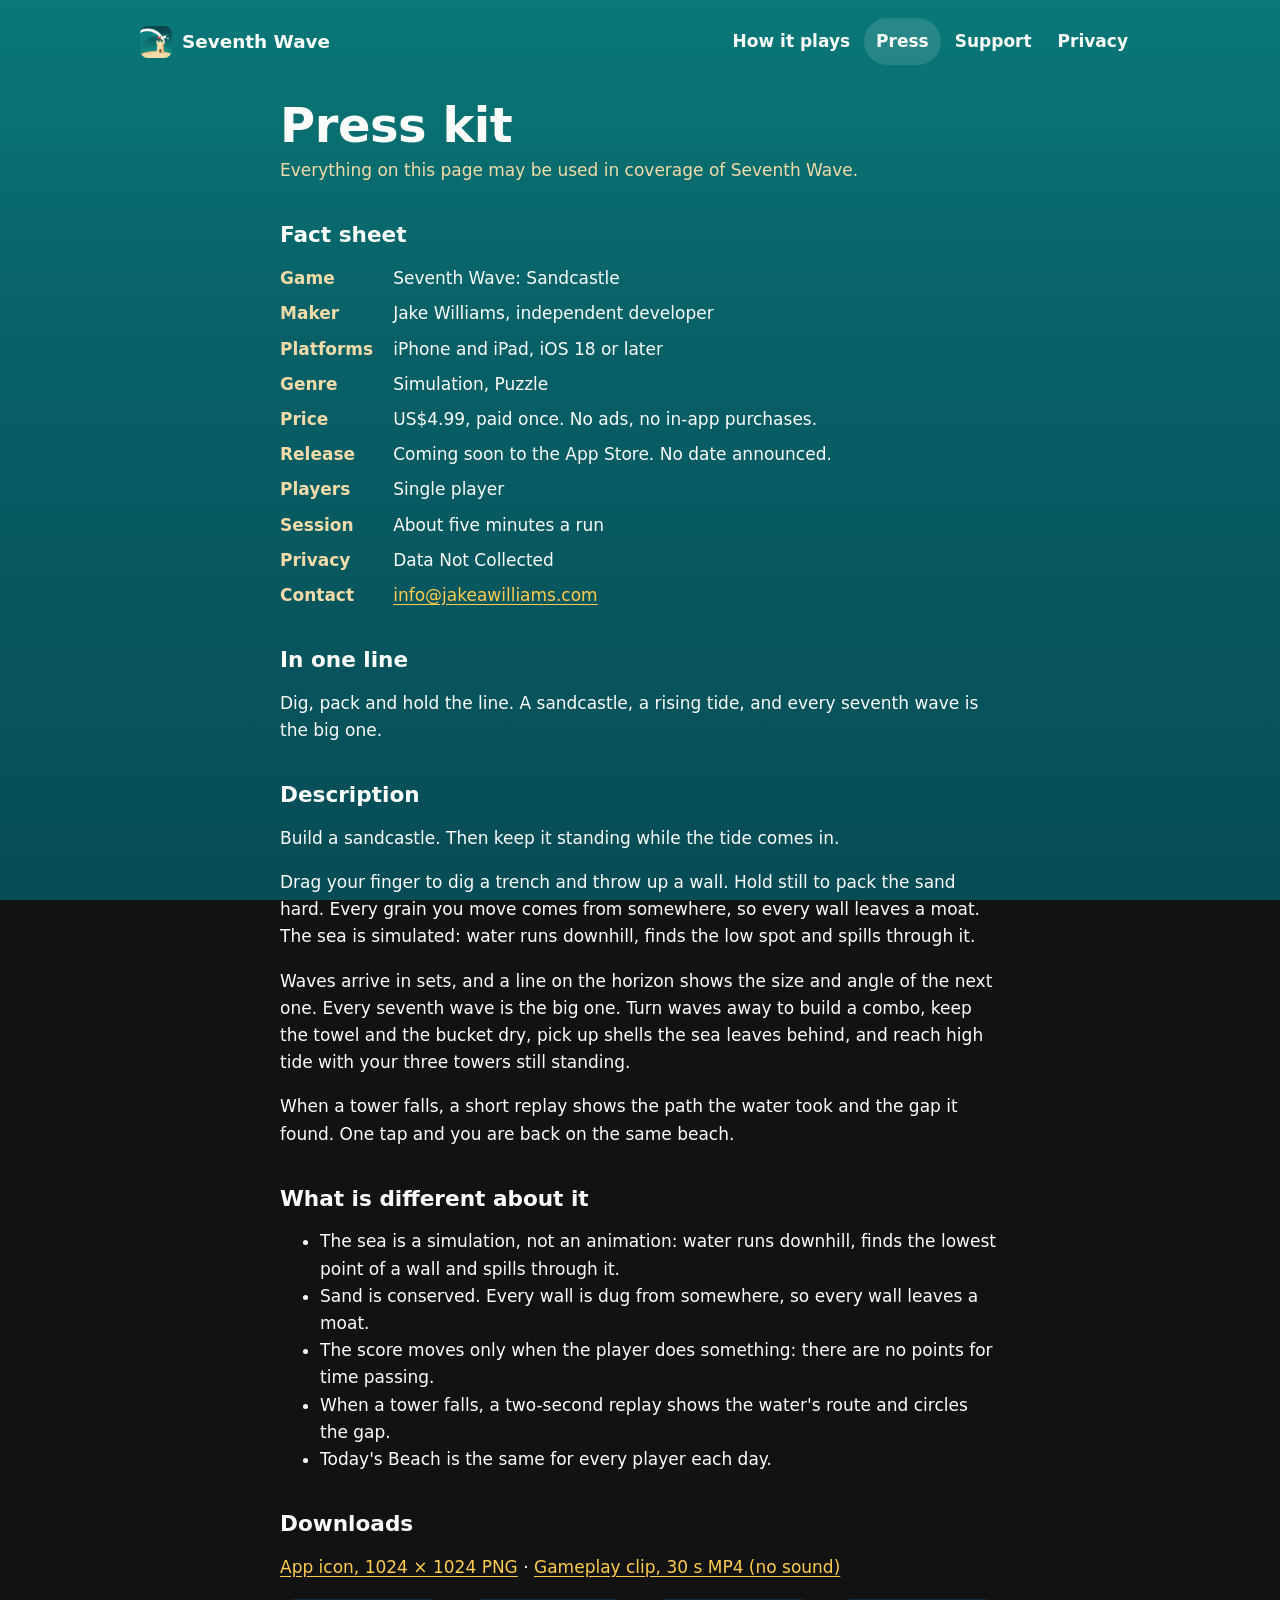
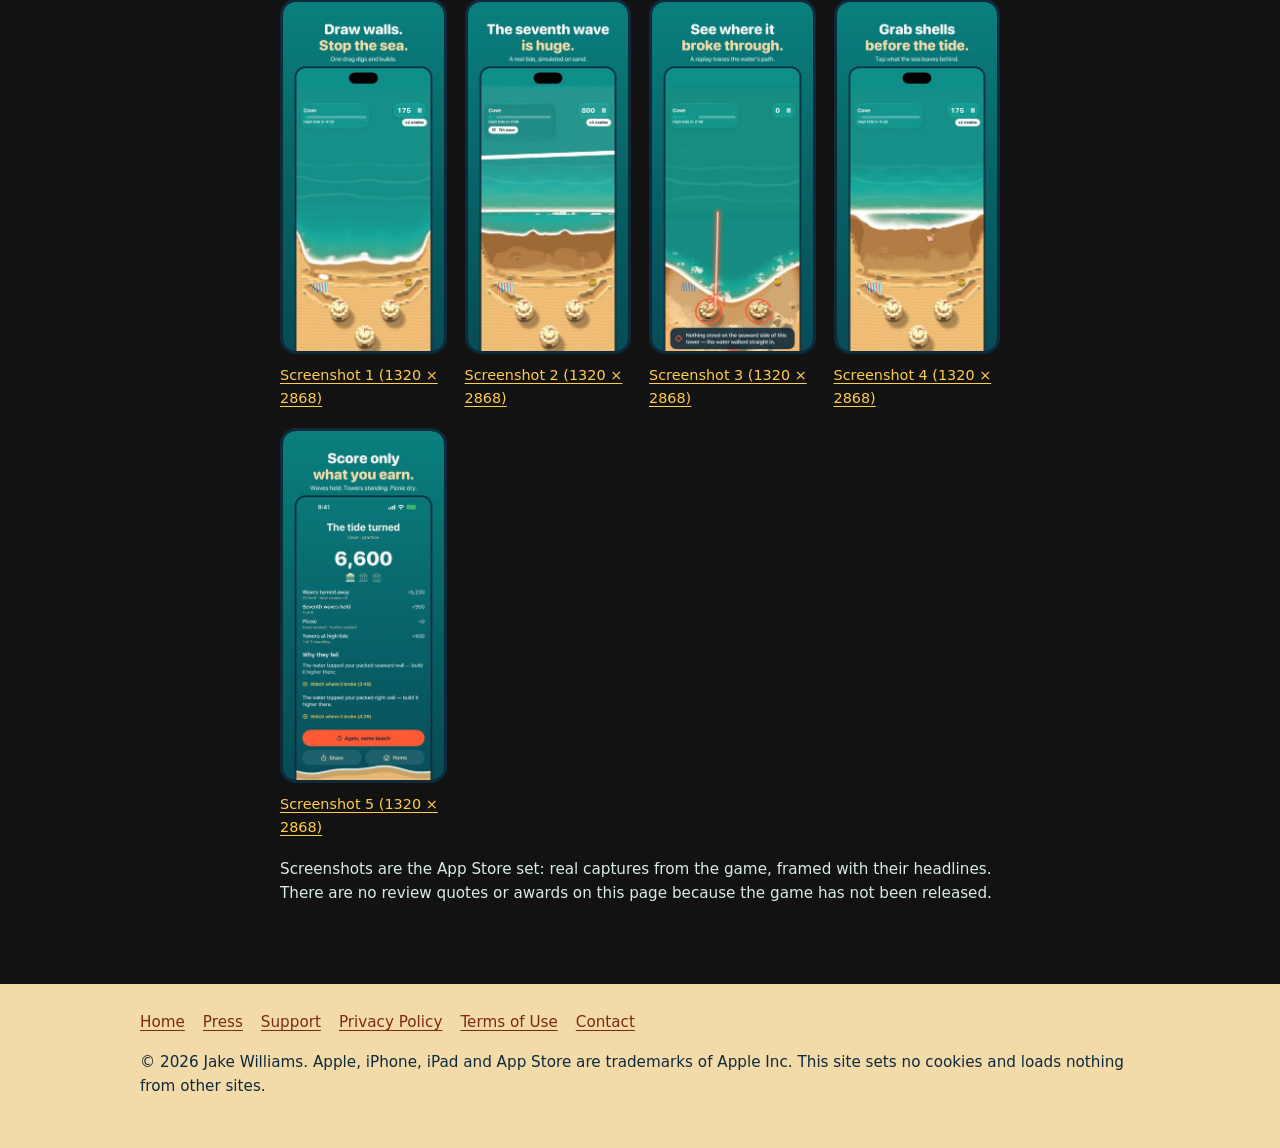
==== press.html @ d27af87b "Press kit, hero gameplay clip, 404, sitemap and robots" ====
<!DOCTYPE html>
<html lang="en">
<head>
<meta charset="UTF-8">
<meta name="viewport" content="width=device-width, initial-scale=1">
<title>Seventh Wave Press Kit</title>
<meta name="description" content="Fact sheet, description, icon, screenshots and a gameplay clip for Seventh Wave, a sandcastle game for iPhone and iPad.">
<meta name="color-scheme" content="dark">
<meta name="theme-color" content="#0a7878">

<link rel="canonical" href="https://jakeintech.github.io/seventh-wave-site/press.html">
<link rel="icon" type="image/png" href="assets/img/favicon.png">
<link rel="apple-touch-icon" href="assets/img/apple-touch-icon.png">
<meta property="og:type" content="website">
<meta property="og:site_name" content="Seventh Wave">
<meta property="og:title" content="Seventh Wave Press Kit">
<meta property="og:description" content="Fact sheet, description, icon, screenshots and a gameplay clip for Seventh Wave, a sandcastle game for iPhone and iPad.">
<meta property="og:url" content="https://jakeintech.github.io/seventh-wave-site/press.html">
<meta property="og:image" content="https://jakeintech.github.io/seventh-wave-site/assets/img/og.png">
<meta property="og:image:width" content="1200">
<meta property="og:image:height" content="630">
<meta property="og:image:alt" content="Seventh Wave. Dig walls. Hold back the sea.">
<meta name="twitter:card" content="summary_large_image">
<link rel="stylesheet" href="assets/site.css">
</head>
<body>
<a class="skip" href="#main">Skip to content</a>
<header class="wrap site-head">
  <a class="brand" href="./" aria-label="Seventh Wave home"><img src="assets/img/icon-192.png" alt="" width="32" height="32">Seventh Wave</a>
  <nav class="site-nav" aria-label="Site">
    <a href="./#how">How it plays</a>
    <a href="press.html" aria-current="page">Press</a>
    <a href="support.html">Support</a>
    <a href="privacy-policy.html">Privacy</a>
  </nav>
</header>
<main id="main" class="doc">
<h1>Press kit</h1>
<p class="updated">Everything on this page may be used in coverage of Seventh Wave.</p>
<h2>Fact sheet</h2>
<dl class="facts2">
<dt>Game</dt><dd>Seventh Wave: Sandcastle</dd>
<dt>Maker</dt><dd>Jake Williams, independent developer</dd>
<dt>Platforms</dt><dd>iPhone and iPad, iOS 18 or later</dd>
<dt>Genre</dt><dd>Simulation, Puzzle</dd>
<dt>Price</dt><dd>US$4.99, paid once. No ads, no in-app purchases.</dd>
<dt>Release</dt><dd>Coming soon to the App Store. No date announced.</dd>
<dt>Players</dt><dd>Single player</dd>
<dt>Session</dt><dd>About five minutes a run</dd>
<dt>Privacy</dt><dd>Data Not Collected</dd>
<dt>Contact</dt><dd><a href="mailto:info@jakeawilliams.com">info@jakeawilliams.com</a></dd>
</dl>
<h2>In one line</h2>
<p>Dig, pack and hold the line. A sandcastle, a rising tide, and every seventh wave is the big one.</p>
<h2>Description</h2>
<p>Build a sandcastle. Then keep it standing while the tide comes in.</p><p>Drag your finger to dig a trench and throw up a wall. Hold still to pack the sand hard. Every grain you move comes from somewhere, so every wall leaves a moat. The sea is simulated: water runs downhill, finds the low spot and spills through it.</p><p>Waves arrive in sets, and a line on the horizon shows the size and angle of the next one. Every seventh wave is the big one. Turn waves away to build a combo, keep the towel and the bucket dry, pick up shells the sea leaves behind, and reach high tide with your three towers still standing.</p><p>When a tower falls, a short replay shows the path the water took and the gap it found. One tap and you are back on the same beach.</p>
<h2>What is different about it</h2>
<ul>
<li>The sea is a simulation, not an animation: water runs downhill, finds the lowest point of a wall and spills through it.</li>
<li>Sand is conserved. Every wall is dug from somewhere, so every wall leaves a moat.</li>
<li>The score moves only when the player does something: there are no points for time passing.</li>
<li>When a tower falls, a two-second replay shows the water's route and circles the gap.</li>
<li>Today's Beach is the same for every player each day.</li>
</ul>
<h2>Downloads</h2>
<p><a href="assets/press/seventh-wave-icon-1024.png">App icon, 1024 × 1024 PNG</a> · <a href="assets/video/gameplay.mp4">Gameplay clip, 30 s MP4 (no sound)</a></p>
<div class="downloads">
<figure><a href="assets/press/seventh-wave-screenshot-01.jpg"><img src="assets/press/seventh-wave-screenshot-01-thumb.jpg" width="330" height="717" loading="lazy" alt="App Store screenshot 1 of 5."></a><figcaption><a href="assets/press/seventh-wave-screenshot-01.jpg">Screenshot 1 (1320 × 2868)</a></figcaption></figure>
<figure><a href="assets/press/seventh-wave-screenshot-02.jpg"><img src="assets/press/seventh-wave-screenshot-02-thumb.jpg" width="330" height="717" loading="lazy" alt="App Store screenshot 2 of 5."></a><figcaption><a href="assets/press/seventh-wave-screenshot-02.jpg">Screenshot 2 (1320 × 2868)</a></figcaption></figure>
<figure><a href="assets/press/seventh-wave-screenshot-03.jpg"><img src="assets/press/seventh-wave-screenshot-03-thumb.jpg" width="330" height="717" loading="lazy" alt="App Store screenshot 3 of 5."></a><figcaption><a href="assets/press/seventh-wave-screenshot-03.jpg">Screenshot 3 (1320 × 2868)</a></figcaption></figure>
<figure><a href="assets/press/seventh-wave-screenshot-04.jpg"><img src="assets/press/seventh-wave-screenshot-04-thumb.jpg" width="330" height="717" loading="lazy" alt="App Store screenshot 4 of 5."></a><figcaption><a href="assets/press/seventh-wave-screenshot-04.jpg">Screenshot 4 (1320 × 2868)</a></figcaption></figure>
<figure><a href="assets/press/seventh-wave-screenshot-05.jpg"><img src="assets/press/seventh-wave-screenshot-05-thumb.jpg" width="330" height="717" loading="lazy" alt="App Store screenshot 5 of 5."></a><figcaption><a href="assets/press/seventh-wave-screenshot-05.jpg">Screenshot 5 (1320 × 2868)</a></figcaption></figure>
</div>
<p class="fine">Screenshots are the App Store set: real captures from the game, framed with their headlines. There are no review quotes or awards on this page because the game has not been released.</p>
</main>
<footer>
  <div class="wrap">
    <nav aria-label="Footer"><a href="./">Home</a><a href="press.html">Press</a><a href="support.html">Support</a><a href="privacy-policy.html">Privacy Policy</a><a href="terms-of-service.html">Terms of Use</a><a href="mailto:info@jakeawilliams.com">Contact</a></nav>
    <p>&copy; 2026 Jake Williams. Apple, iPhone, iPad and App Store are trademarks of Apple Inc. This site sets no cookies and loads nothing from other sites.</p>
  </div>
</footer>
</body>
</html>
---- assets/site.css ----
:root{--teal:#0a7878;--teal-deep:#074c56;--ink:#0e2a3b;--sand:#f3dba9;--sand-deep:#e9b872;--foam:#fbfdfb;--coral:#ff5a36;--sun:#ffcc4d}
*{box-sizing:border-box}
html{color-scheme:dark;-webkit-text-size-adjust:100%}
@media (prefers-reduced-motion:no-preference){html{scroll-behavior:smooth}}
body{margin:0;font:400 1.0625rem/1.6 ui-rounded,"SF Pro Rounded",system-ui,-apple-system,"Segoe UI",Roboto,sans-serif;color:var(--foam);
  background:linear-gradient(#0a7878,#086066 38%,#074c56) fixed;min-height:100vh}
a{color:var(--sun);text-underline-offset:.18em}
a:focus-visible,summary:focus-visible{outline:3px solid var(--sun);outline-offset:3px;border-radius:6px}
.skip{position:absolute;left:-999px}.skip:focus{left:16px;top:12px;background:var(--ink);padding:10px 14px;border-radius:10px;z-index:9}
.wrap{max-width:1040px;margin:0 auto;padding:0 20px}
.site-head{display:flex;align-items:center;justify-content:space-between;gap:12px;padding-top:18px;padding-bottom:18px}
.brand{display:flex;align-items:center;gap:10px;font-weight:800;font-size:1.15rem;color:var(--foam);text-decoration:none;min-height:44px}
.brand img{border-radius:8px}
.brand{white-space:nowrap}
.site-nav{display:flex;gap:2px}
@media (max-width:480px){.site-nav a{padding:10px 8px;font-size:.92rem}.site-nav a:first-child{display:none}.brand{font-size:1.05rem}}
.site-nav a{color:var(--foam);text-decoration:none;font-weight:600;padding:10px 12px;min-height:44px;display:inline-flex;align-items:center;border-radius:999px}
.site-nav a:hover,.site-nav a[aria-current]{background:rgba(255,255,255,.12)}
h1{font-size:clamp(2.4rem,7vw,4.2rem);line-height:1.02;font-weight:900;letter-spacing:-.01em;margin:.2em 0 .3em}
h1 .line{display:block}h1 .line+.line{color:var(--sand)}
h2{font-size:clamp(1.5rem,3.6vw,2.1rem);font-weight:800;line-height:1.15;margin:2.2em 0 .5em}
h3{font-size:1.15rem;font-weight:800;margin:0 0 .25em}
.tag{font-weight:700;color:var(--sand);margin:0}
.lede{font-size:1.2rem;max-width:34em}
.fine{font-size:.95rem;color:#d7ece9}
.hero-grid{display:grid;gap:28px;align-items:center;padding-top:18px;padding-bottom:8px}
@media (min-width:820px){.hero-grid{grid-template-columns:1.15fr .85fr}}
.hero-icon{border-radius:18px;box-shadow:0 10px 30px rgba(0,0,0,.25)}
.phone{margin:0;justify-self:center;max-width:300px}
.phone img,.phone video{display:block;width:100%;height:auto;border-radius:34px;border:6px solid var(--ink);box-shadow:0 24px 60px rgba(0,0,0,.35)}
figcaption{font-size:.9rem;color:#d7ece9;margin-top:10px;text-align:center}
.cta{display:flex;flex-wrap:wrap;gap:14px;align-items:center;margin:22px 0 12px}
.btn,.soon{display:inline-flex;align-items:center;gap:10px;min-height:52px;padding:0 22px;border-radius:999px;font-weight:800;text-decoration:none}
.btn{background:var(--coral);color:var(--ink)}
.soon{background:rgba(255,255,255,.14);color:var(--foam)}
.shore{height:70px;margin-top:40px;background:
  radial-gradient(120% 90px at 30% 100%,var(--sand-deep) 0 62%,transparent 63%),
  radial-gradient(120% 96px at 70% 100%,var(--sand) 0 58%,transparent 59%),
  radial-gradient(130% 104px at 50% 100%,var(--foam) 0 60%,transparent 61%)}
.sand{background:var(--sand);color:var(--ink);padding:8px 0 56px}
.sand a{color:#7a2a12}
.sand h2{margin-top:1.2em}
.steps{display:grid;gap:18px;padding:0;list-style:none;margin:18px 0 0}
@media (min-width:760px){.steps{grid-template-columns:repeat(3,1fr)}}
.steps li{background:#fff7e6;border-radius:22px;padding:20px}
.steps .n{display:inline-grid;place-items:center;width:36px;height:36px;border-radius:50%;background:var(--teal);color:var(--foam);font-weight:800;margin-bottom:8px}
.shots{display:grid;gap:22px;grid-template-columns:repeat(auto-fit,minmax(200px,1fr));margin-top:22px}
.shots figure{margin:0}
.shots img{display:block;width:100%;height:auto;border-radius:26px;border:5px solid var(--ink)}
.shots figcaption{color:var(--ink)}
.facts{display:grid;gap:10px 28px;grid-template-columns:repeat(auto-fit,minmax(240px,1fr));padding:0;list-style:none}
.facts li{padding:12px 0;border-top:2px solid rgba(14,42,59,.15)}
.doc{max-width:760px;margin:0 auto;padding:8px 20px 64px}
.doc h1{font-size:clamp(2rem,6vw,3rem)}
.doc h2{font-size:1.35rem;margin-top:1.8em}
.updated{color:var(--sand);margin-top:-.4em}
.summary,.contact-card{background:rgba(255,255,255,.1);border-radius:22px;padding:6px 22px 10px;margin:22px 0}
.table-wrap{overflow-x:auto}
table{border-collapse:collapse;width:100%;font-size:.98rem}
th,td{text-align:left;vertical-align:top;padding:12px 12px 12px 0;border-top:1px solid rgba(255,255,255,.22)}
th{color:var(--sand)}
details{border-top:1px solid rgba(255,255,255,.22);padding:4px 0}
summary{cursor:pointer;font-weight:700;padding:12px 0;min-height:44px}
details p{margin:.2em 0 1em}
footer{background:var(--sand);color:var(--ink);padding:26px 0 34px;font-size:.95rem}
.doc+footer,.plain+footer{margin-top:0}
footer a{color:#7a2a12}
footer nav{display:flex;gap:18px;flex-wrap:wrap;margin-bottom:8px}
.downloads{display:grid;gap:18px;grid-template-columns:repeat(auto-fit,minmax(150px,1fr));margin:18px 0}
.downloads figure{margin:0}.downloads img{display:block;width:100%;height:auto;border-radius:16px;border:3px solid var(--ink)}
.downloads figcaption{text-align:left}
dl.facts2{display:grid;grid-template-columns:max-content 1fr;gap:8px 20px}dl.facts2 dt{color:var(--sand);font-weight:700}dl.facts2 dd{margin:0}
.placeholder{background:var(--coral);color:var(--ink);font-weight:800;padding:2px 8px;border-radius:6px}
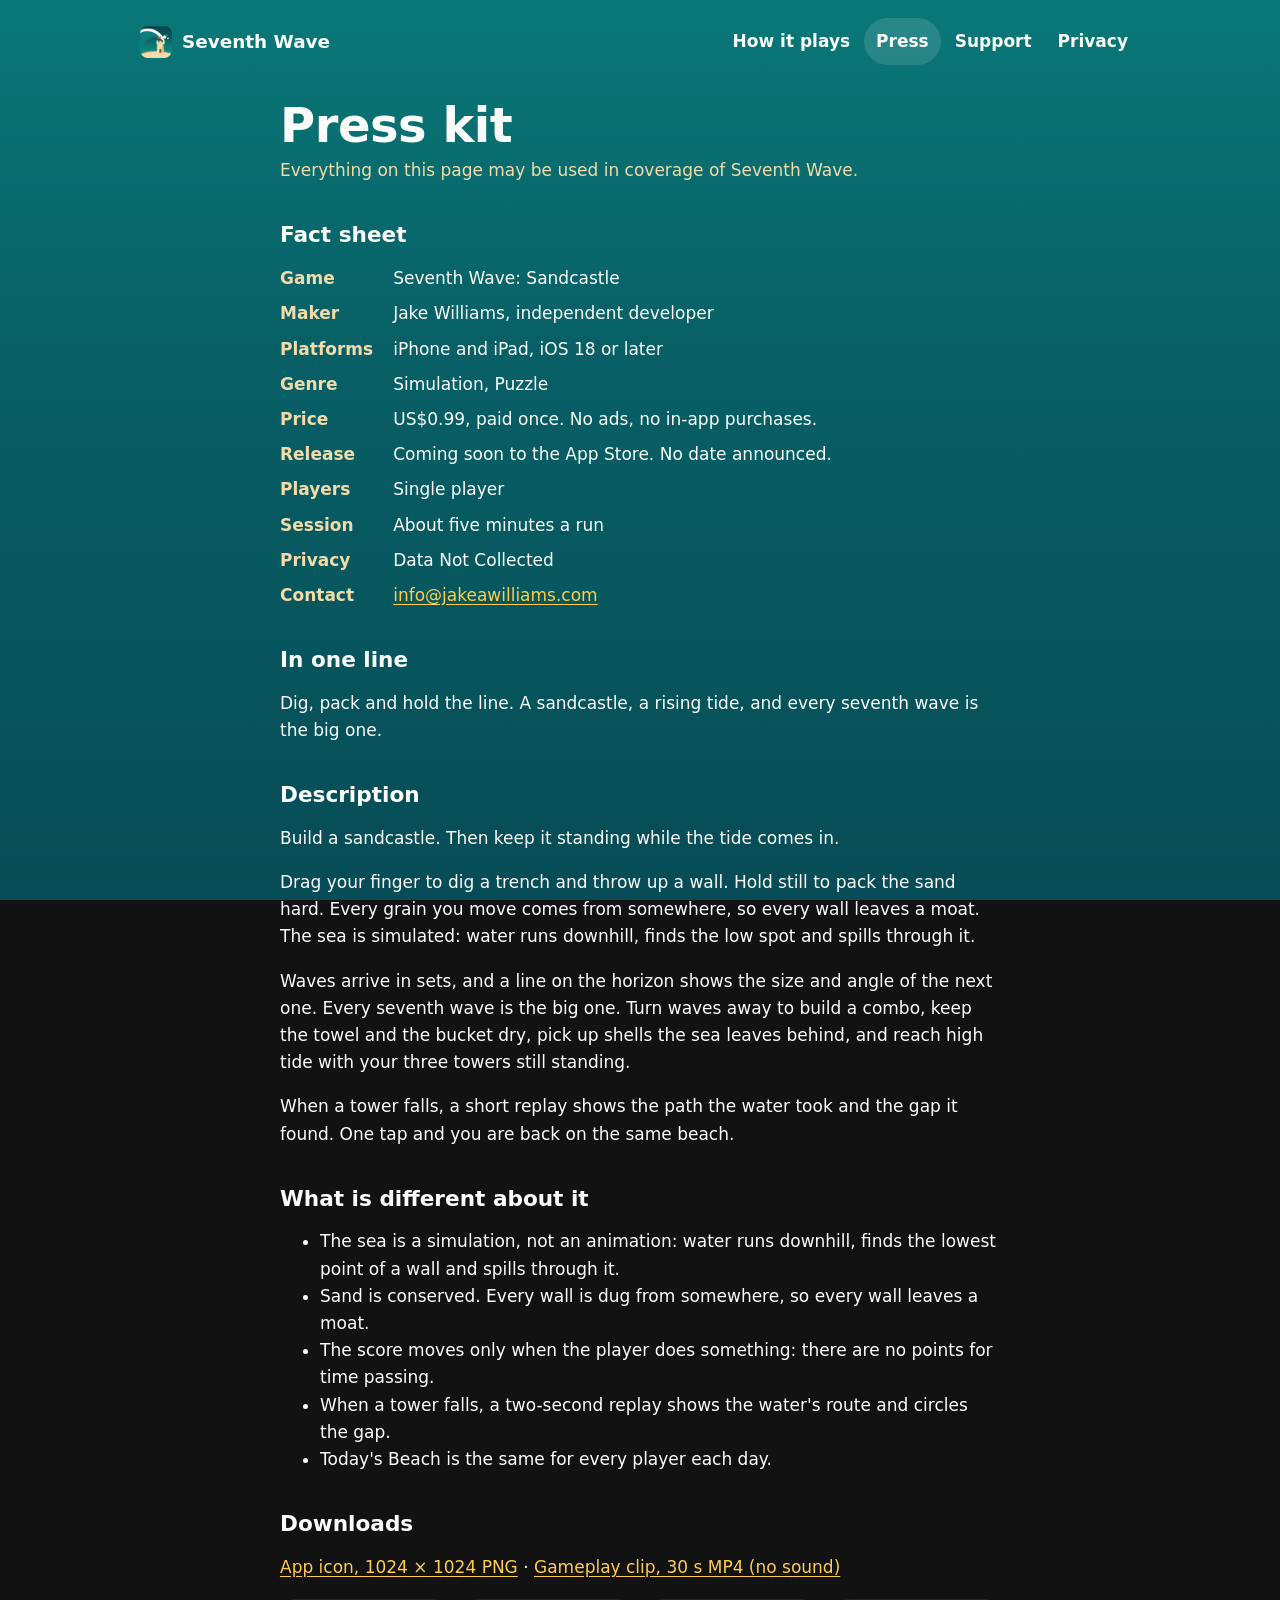
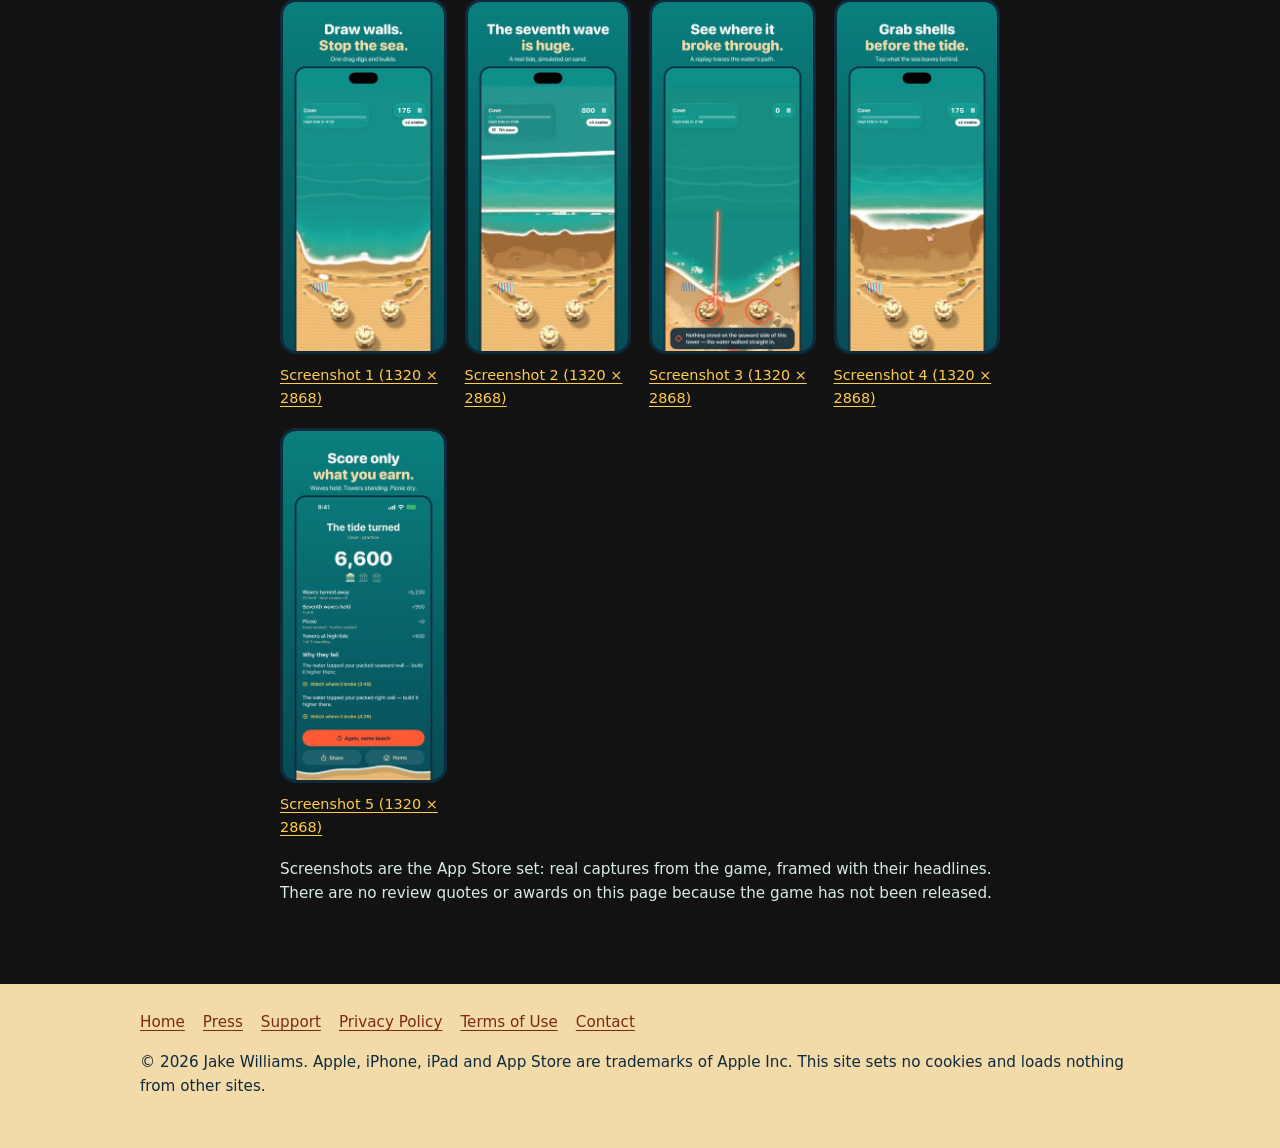
==== commit 182997d5: "Price is US$0.99" ====
--- a/press.html
+++ b/press.html
@@ -43,7 +43,7 @@
 <dt>Maker</dt><dd>Jake Williams, independent developer</dd>
 <dt>Platforms</dt><dd>iPhone and iPad, iOS 18 or later</dd>
 <dt>Genre</dt><dd>Simulation, Puzzle</dd>
-<dt>Price</dt><dd>US$4.99, paid once. No ads, no in-app purchases.</dd>
+<dt>Price</dt><dd>US$0.99, paid once. No ads, no in-app purchases.</dd>
 <dt>Release</dt><dd>Coming soon to the App Store. No date announced.</dd>
 <dt>Players</dt><dd>Single player</dd>
 <dt>Session</dt><dd>About five minutes a run</dd>
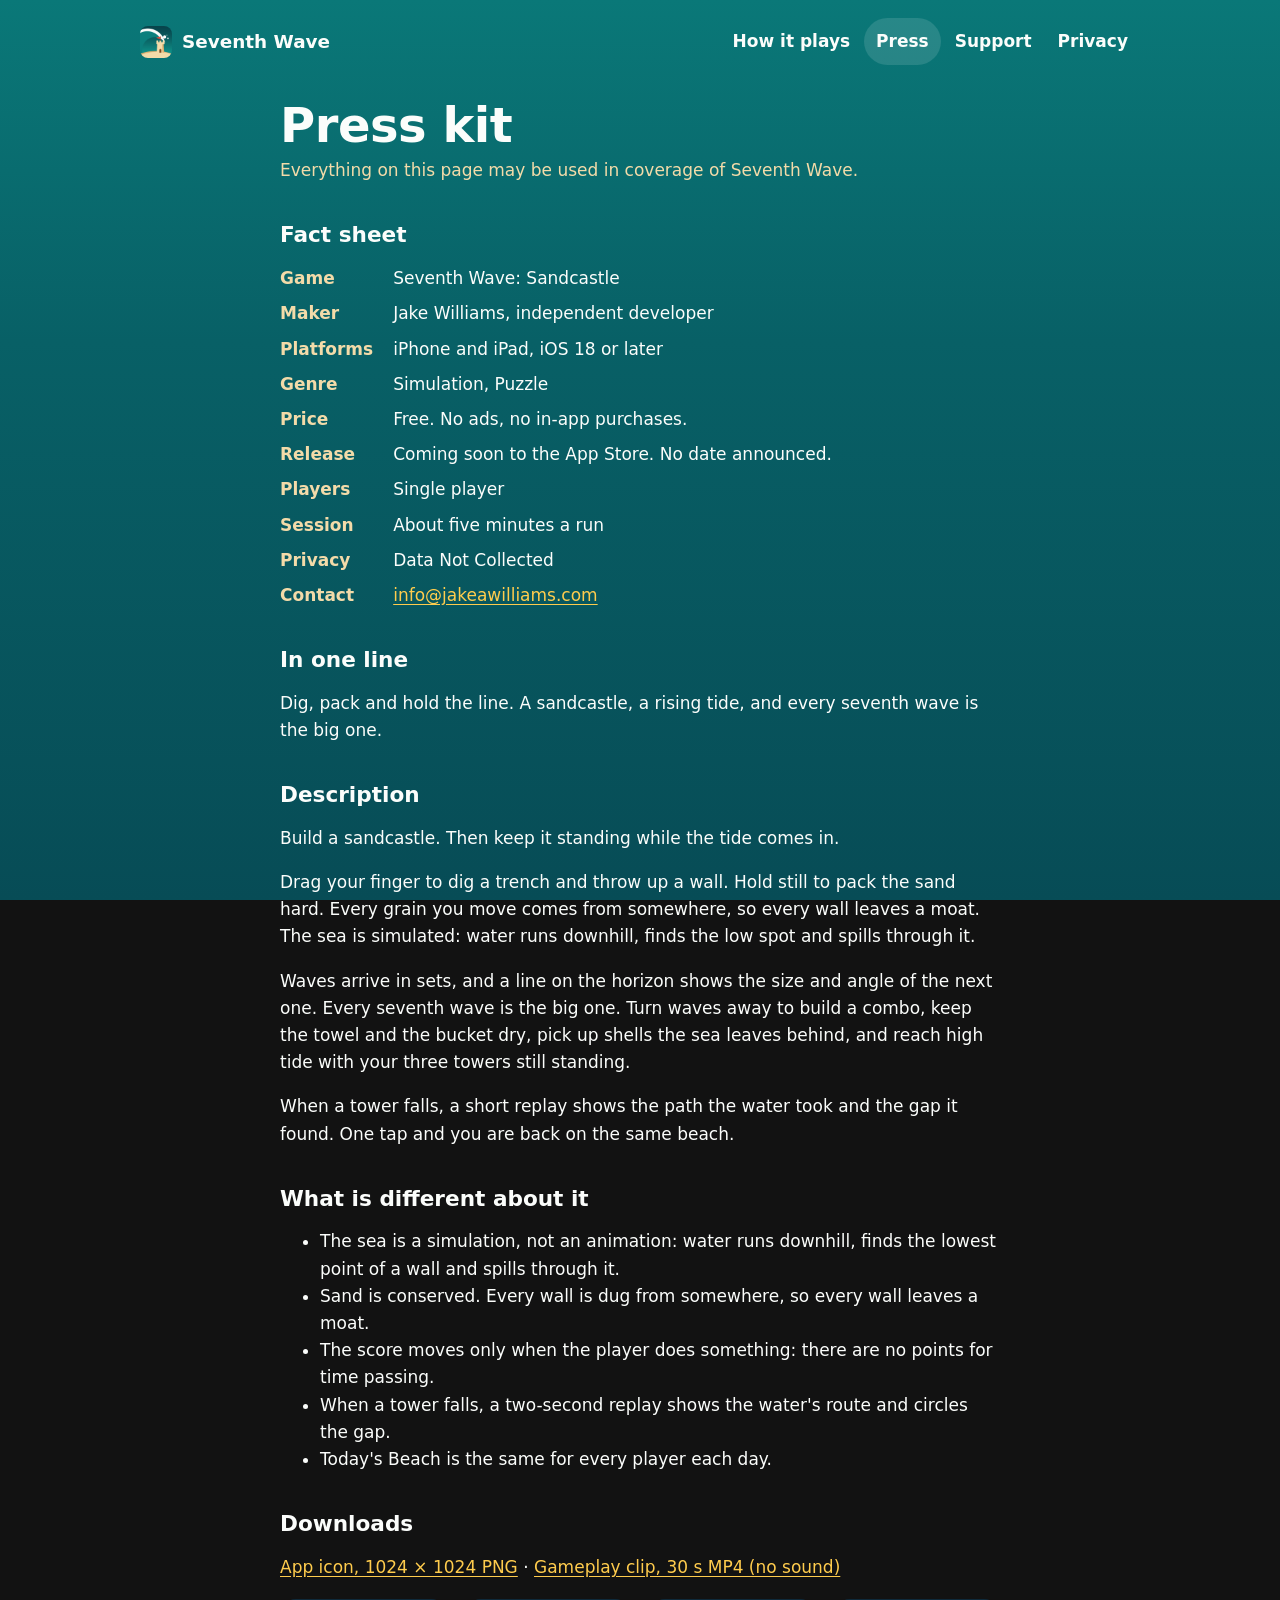
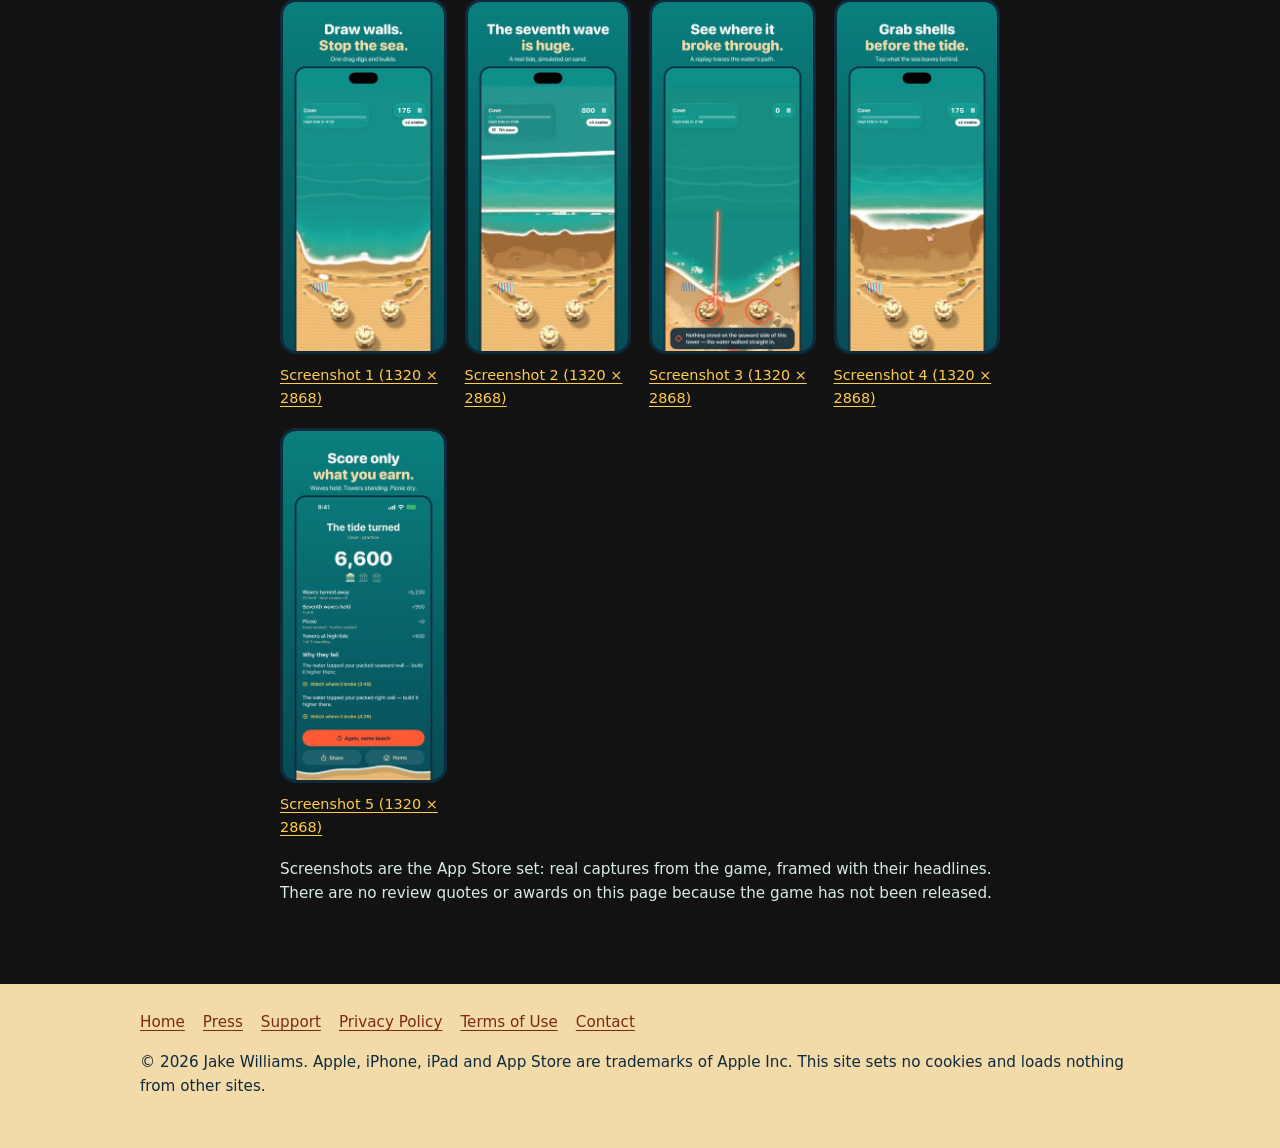
==== commit b08931d9: "Seventh Wave is free: no ads, no in-app purchases" ====
--- a/press.html
+++ b/press.html
@@ -43,7 +43,7 @@
 <dt>Maker</dt><dd>Jake Williams, independent developer</dd>
 <dt>Platforms</dt><dd>iPhone and iPad, iOS 18 or later</dd>
 <dt>Genre</dt><dd>Simulation, Puzzle</dd>
-<dt>Price</dt><dd>US$0.99, paid once. No ads, no in-app purchases.</dd>
+<dt>Price</dt><dd>Free. No ads, no in-app purchases.</dd>
 <dt>Release</dt><dd>Coming soon to the App Store. No date announced.</dd>
 <dt>Players</dt><dd>Single player</dd>
 <dt>Session</dt><dd>About five minutes a run</dd>
